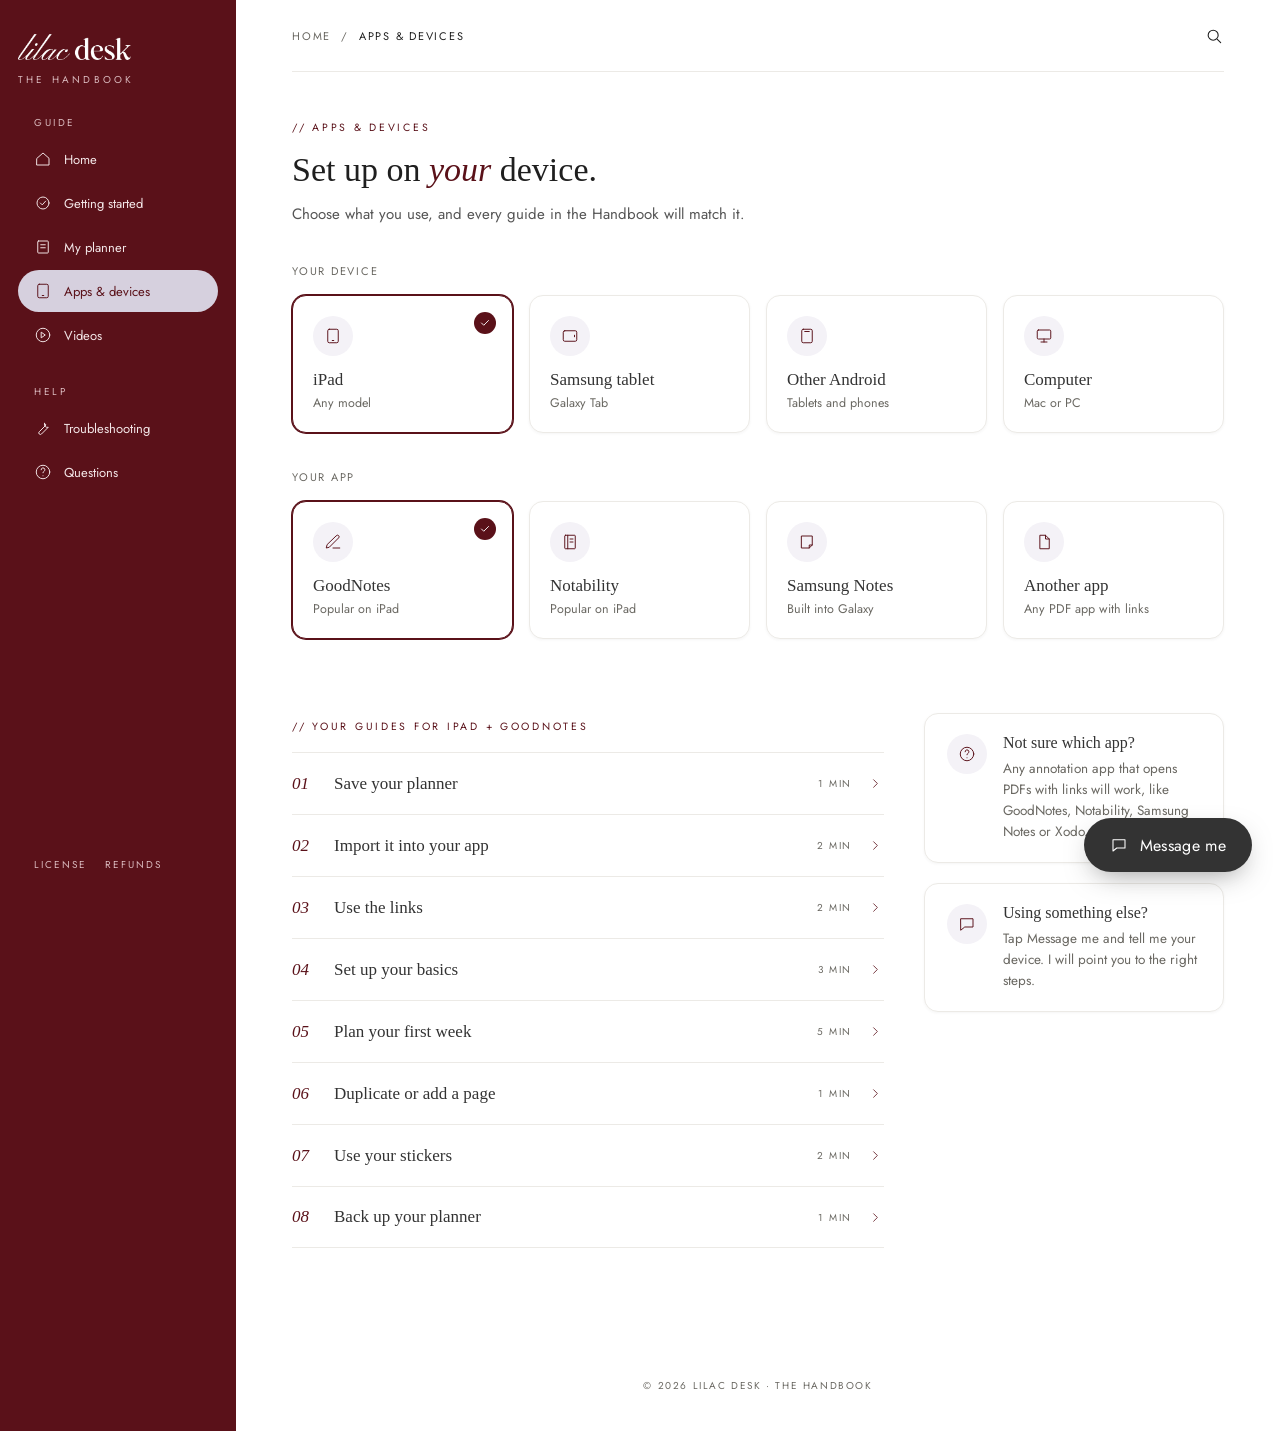
==== apps.html @ 0d72bcb5 "Add files via upload" ====
<!doctype html>
<html lang="en">
<head>
<meta charset="utf-8">
<meta name="viewport" content="width=device-width, initial-scale=1, viewport-fit=cover">
<title>Apps & devices · The Handbook</title>
<meta name="description" content="Guides for your device and notes app.">
<meta name="theme-color" content="#5A1119">
<link rel="icon" href="images/favicon.png">
<link rel="preconnect" href="https://fonts.googleapis.com">
<link rel="preconnect" href="https://fonts.gstatic.com" crossorigin>
<link href="https://fonts.googleapis.com/css2?family=Jost:wght@300;400;500&display=swap" rel="stylesheet">
<link rel="stylesheet" href="assets/css/handbook.css">
<!-- ANALYTICS: paste your analytics snippet here (same line in every page) -->
</head>
<body data-page="apps">
<noscript><p style="padding:40px 24px;font-family:Georgia,serif">The Handbook needs JavaScript turned on. You can always reach me at <a href="https://lilacdesk.com/pages/contact">lilacdesk.com/pages/contact</a>.</p></noscript>
<script src="assets/js/handbook.js"></script>
</body>
</html>
---- assets/css/handbook.css ----
/* The Handbook · Lilac Desk */
:root{
  --burgundy:#5A1119; --burgundy-hover:#5C181E; --lilac:#D6D0DE; --lilac-soft:#F4F2F7;
  --ink:#333; --ink-dark:#1F1F1F; --body:#555; --muted:#6A6862; --faint:#9A978F;
  --line:#ECEAE6; --line-mid:#DDD9D2; --warm:#F5F2EE; --paper:#FAF8F7; --white:#fff;
  --serif:Georgia,'Times New Roman',serif; --sans:'Jost','Helvetica Neue',Arial,sans-serif;
  --side:236px;
}
*{box-sizing:border-box}
html{-webkit-text-size-adjust:100%}
body{margin:0;background:var(--white);color:var(--ink);font-family:var(--sans);font-weight:400;-webkit-font-smoothing:antialiased}
a{color:inherit;text-decoration:none}
button{font-family:var(--sans);cursor:pointer;background:none;border:0;padding:0;color:inherit;font-size:inherit}
img{max-width:100%;display:block}
h1,h2,h3{font-family:var(--serif);font-weight:400;margin:0;color:var(--ink-dark)}
h1 i,h2 i,.ser i{color:var(--burgundy)}
:focus-visible{outline:2px solid var(--burgundy);outline-offset:3px}
.sr{position:absolute;width:1px;height:1px;overflow:hidden;clip:rect(0 0 0 0);white-space:nowrap}

/* type helpers */
.ser{font-family:var(--serif)}
.lb{font-size:10.5px;letter-spacing:.26em;color:var(--burgundy);white-space:nowrap;text-transform:uppercase}
.cap{font-size:11px;letter-spacing:.16em;color:var(--muted);text-transform:uppercase}
.num{font-family:var(--serif);font-style:italic;color:var(--burgundy)}
.bd{font-size:15px;line-height:25px;color:var(--body)}
.ul{display:inline-block;white-space:nowrap;font-size:11px;letter-spacing:.16em;text-transform:uppercase;color:var(--ink-dark);border-bottom:1px solid var(--ink-dark);padding-bottom:3px}
.ul.bg{color:var(--burgundy);border-color:var(--burgundy)}

/* buttons */
.pill{white-space:nowrap;display:inline-flex;align-items:center;justify-content:center;gap:8px;min-height:44px;padding:0 28px;border-radius:22px;background:var(--ink);color:#fff;font-size:11px;letter-spacing:.2em;text-transform:uppercase;transition:background .15s}
.pill:hover{background:var(--burgundy-hover)}
.pill.ghost{background:#fff;color:var(--ink);border:1px solid var(--ink)}
.pill.ghost:hover{background:var(--lilac-soft)}
.pill.sm{min-height:40px;padding:0 22px}
.pill.full{width:100%}
.chipb{white-space:nowrap;display:inline-flex;align-items:center;min-height:34px;padding:0 16px;border:1px solid var(--line-mid);border-radius:17px;font-size:11px;letter-spacing:.14em;color:var(--ink);background:#fff}
.chipb.on{background:var(--ink);border-color:var(--ink);color:#fff}
.rb{width:40px;height:40px;border-radius:20px;border:1px solid var(--line-mid);display:flex;align-items:center;justify-content:center;color:var(--ink);flex:none;background:#fff}
.rb[disabled]{opacity:.35;cursor:default}

/* shell */
.shell{display:flex;min-height:100vh}
.sb{width:var(--side);flex:none;background:var(--burgundy)}
.sbin{position:sticky;top:0;height:100vh;padding:34px 18px 28px;display:flex;flex-direction:column;overflow-y:auto}
.sb .logo{height:26px;width:auto}
.sb .tag{margin-top:12px;font-size:10px;letter-spacing:.32em;color:#D9B9BD}
.gl{font-size:10px;letter-spacing:.26em;color:#D9B9BD;padding:0 16px;margin:28px 0 8px}
.ni{white-space:nowrap;display:flex;align-items:center;gap:12px;min-height:42px;padding:0 16px;border-radius:21px;font-size:13px;color:#F3E6E7;margin-bottom:2px}
.ni:hover{background:rgba(255,255,255,.08)}
.ni.on{background:var(--lilac);color:var(--burgundy)}
.sbfoot{margin-top:auto;padding:24px 16px 0;display:flex;gap:18px;font-size:10px;letter-spacing:.2em;color:#D9B9BD}
.sbfoot a:hover{color:#fff}
.main{flex:1;min-width:0;display:flex;flex-direction:column}
.wrap{width:100%;max-width:1100px;padding:0 56px}
.content{flex:1;padding-bottom:96px}
.content.flush{padding-bottom:0}
.topbar{height:72px;display:flex;justify-content:space-between;align-items:center;gap:16px;border-bottom:1px solid var(--line)}
.ctx{display:flex;gap:10px;align-items:center;white-space:nowrap;overflow:hidden}
.ctx .cur{color:var(--ink-dark)}
.ctx a.chg{margin-left:6px;color:var(--burgundy);border-bottom:1px solid var(--burgundy);padding-bottom:2px}
.srchbtn{width:44px;height:44px;display:flex;align-items:center;justify-content:flex-end;color:var(--ink-dark)}
.foot{padding:28px 0 36px;text-align:center}
.foot .cap{font-size:10px}
.band{background:var(--ink);padding:44px 56px;text-align:center;color:#fff;font-size:12px;letter-spacing:.3em;line-height:22px;text-transform:uppercase}

/* mobile chrome */
.mtop,.tabbar{display:none}
.msg{position:fixed;right:28px;bottom:28px;z-index:30;display:inline-flex;align-items:center;gap:12px;min-height:54px;padding:0 26px;border-radius:27px;background:var(--ink);color:#fff;font-size:16px;letter-spacing:.02em;box-shadow:0 10px 28px -10px rgba(51,51,51,.55);white-space:nowrap;transition:background .15s}
.msg:hover{background:var(--burgundy-hover)}

/* cards */
.card{background:#fff;border:1px solid var(--line);border-radius:14px;box-shadow:0 1px 3px rgba(51,51,51,.05)}
.ecard{display:flex;flex-direction:column;padding:24px 22px;background:#fff;border:1px solid var(--line);border-radius:14px;box-shadow:0 1px 3px rgba(51,51,51,.05);color:var(--ink);transition:border-color .15s}
a.ecard:hover{border-color:var(--line-mid)}
.eico{width:40px;height:40px;border-radius:50%;background:var(--lilac-soft);color:var(--burgundy);display:flex;align-items:center;justify-content:center;flex:none}
.icard{display:flex;gap:16px;align-items:flex-start;padding:20px 22px}
.icard .t{display:block;font-family:var(--serif);font-size:16px;color:var(--ink)}
.icard .d{display:block;margin-top:6px;font-size:13.5px;line-height:21px;color:var(--muted)}

/* progress */
.bar{display:flex;gap:4px}
.bar span{flex:1;height:2px;background:var(--line-mid)}
.bar span.d{background:var(--burgundy)}
.bar span.c{background:var(--ink)}
.steps{display:grid;grid-template-columns:repeat(5,minmax(0,1fr));gap:4px;margin-top:10px}
.steps a{display:block;min-width:0;color:var(--faint)}
.steps a .b{display:block;height:2px;background:var(--line-mid)}
.steps a .t{display:block;margin-top:12px;font-size:12.5px;white-space:nowrap;overflow:hidden;text-overflow:ellipsis}
.steps a.dn{color:var(--burgundy)}.steps a.dn .b{background:var(--burgundy)}
.steps a.cur{color:var(--ink);font-weight:500}.steps a.cur .b{background:var(--ink)}

/* page header */
.ph{padding:48px 0 0}
.ph h1{margin-top:14px;font-size:34px;line-height:41px}
.ph p{margin:12px 0 0;max-width:600px}
.sec{margin-top:72px}
.sech{display:flex;justify-content:space-between;align-items:baseline;gap:16px;margin-bottom:20px}

/* home */
.hero{display:grid;grid-template-columns:minmax(0,1fr) minmax(240px,38%);gap:48px;align-items:center;padding:52px 0 0}
.hero .img{height:360px;border-radius:6px;background:#EEE center/cover no-repeat}
.ess{display:grid;grid-template-columns:repeat(4,minmax(0,1fr));gap:18px}
.ess .t{margin-top:20px;font-family:var(--serif);font-size:19px;line-height:24px;color:var(--ink)}
.ess .d{margin-top:10px;font-size:13.5px;line-height:21px;color:var(--muted)}
.ess .r{margin-top:auto;padding-top:18px;font-size:11px;letter-spacing:.16em;color:var(--burgundy);white-space:nowrap}
.qa{display:grid;grid-template-columns:minmax(200px,32%) minmax(0,1fr);gap:48px}
details{border-top:1px solid var(--line)}
details:last-child{border-bottom:1px solid var(--line)}
summary{list-style:none;display:flex;align-items:center;justify-content:space-between;gap:16px;min-height:60px;padding:10px 0;cursor:pointer;font-family:var(--serif);font-size:17px;color:var(--ink-dark)}
summary::-webkit-details-marker{display:none}
summary .px{color:var(--burgundy);display:flex;transition:transform .2s;flex:none}
details[open] summary .px{transform:rotate(45deg)}
details .ans{padding:0 44px 20px 0;font-size:14.5px;line-height:24px;color:var(--body)}
.chooser{display:grid;grid-template-columns:repeat(auto-fill,minmax(220px,1fr));gap:16px;margin-top:28px}
.chooser a .t{font-family:var(--serif);font-size:18px;color:var(--ink)}

/* guide */
.gl2{display:grid;grid-template-columns:minmax(0,1fr) 300px;gap:40px;margin-top:44px;align-items:start}
.clip{border-radius:8px;background:var(--warm);aspect-ratio:16/10;display:flex;flex-direction:column;align-items:center;justify-content:center;gap:14px;overflow:hidden}
.clip video{width:100%;height:100%;object-fit:cover;background:#000}
.play{width:64px;height:64px;border-radius:32px;background:var(--ink);color:#fff;display:flex;align-items:center;justify-content:center}
.ins{display:flex;gap:18px;padding:18px 0;border-top:1px solid var(--line)}
.ins:last-child{border-bottom:1px solid var(--line)}
.ins .n{font-family:var(--serif);font-style:italic;font-size:18px;color:var(--burgundy);width:26px;flex:none}
.ins .x{font-size:15px;line-height:25px;color:#444}
.ins b{font-weight:500;color:var(--ink)}
.side{display:flex;flex-direction:column;gap:20px;position:sticky;top:24px}
.rel a{display:flex;justify-content:space-between;align-items:center;gap:12px;min-height:46px;border-top:1px solid var(--line);font-size:14px;color:var(--ink)}
.navrow{display:flex;flex-wrap:wrap;align-items:center;justify-content:space-between;gap:18px;margin-top:40px;padding-top:28px;border-top:1px solid var(--line)}

/* planner page map */
.pbar{display:flex;flex-wrap:wrap;align-items:center;justify-content:space-between;gap:14px 24px;padding:16px 0;border-top:1px solid var(--line);border-bottom:1px solid var(--line)}
.pbar .pg{display:flex;align-items:center;gap:14px}
.apl{display:inline-flex;align-items:center;gap:10px;min-height:40px;padding:0 18px;border-radius:20px;border:1px solid var(--ink);font-size:11px;letter-spacing:.2em;color:var(--ink);white-space:nowrap;background:#fff}
.apl[aria-expanded=true]{background:var(--ink);color:#fff}
.apn{padding:26px 0 28px;border-bottom:1px solid var(--line)}
.apw{display:grid;grid-template-columns:repeat(auto-fill,minmax(190px,1fr));gap:32px 40px}
.apg .h{font-size:10px;letter-spacing:.16em;color:var(--muted);padding-bottom:10px;border-bottom:1px solid var(--ink);text-transform:uppercase}
.apt{display:flex;align-items:baseline;gap:14px;width:100%;min-height:40px;padding:10px 0;border-bottom:1px solid var(--line);color:var(--ink);text-align:left}
.apt .pn2{font-family:var(--serif);font-style:italic;font-size:13px;color:var(--faint);width:20px;flex:none}
.apt .nm{font-size:14px}
.apt.on .pn2,.apt.on .nm{color:var(--burgundy)}
.apt.on .nm{font-family:var(--serif);font-style:italic;font-size:15px}
.mg{display:grid;grid-template-columns:minmax(0,1.15fr) minmax(0,1fr);gap:28px;align-items:start;margin-top:32px}
.viewer{padding:18px}
.page{position:relative;aspect-ratio:3/4;border-radius:6px;background:var(--warm);overflow:visible}
.page img{width:100%;height:100%;object-fit:contain;border-radius:6px;border:1px solid var(--line)}
.dot{position:absolute;width:30px;height:30px;margin:-15px 0 0 -15px;border-radius:15px;background:var(--burgundy);color:#fff;font-family:var(--serif);font-style:italic;font-size:14px;display:flex;align-items:center;justify-content:center;border:2px solid #fff;box-shadow:0 2px 6px rgba(0,0,0,.2);z-index:2}
.dot.on{box-shadow:0 0 0 6px rgba(90,17,25,.22),0 2px 6px rgba(0,0,0,.2)}
.pop{position:absolute;z-index:4;background:#fff;border:1px solid var(--line);border-radius:12px;padding:10px 16px;box-shadow:0 10px 26px rgba(51,51,51,.16);white-space:nowrap;transform:translateY(-50%);pointer-events:none}
.pop .l{font-family:var(--serif);font-size:14px;color:var(--ink-dark)}
.pop .g{margin-top:3px;font-size:10px;letter-spacing:.14em;color:var(--muted);text-transform:uppercase}
.lr{border-top:1px solid var(--line);padding:0 22px;color:var(--ink)}
.lrh{display:block;width:100%;text-align:left;padding:16px 0}
.lr .det{padding-bottom:18px}
.lr.on{background:var(--paper)}
.lr .row{display:flex;gap:14px;align-items:center}
.nn{width:28px;height:28px;border-radius:14px;border:1px solid var(--line-mid);display:flex;align-items:center;justify-content:center;font-family:var(--serif);font-style:italic;font-size:13px;color:var(--burgundy);flex:none}
.lr.on .nn{background:var(--burgundy);border-color:var(--burgundy);color:#fff}
.det{padding:12px 0 2px 42px}
.det p{margin:0 0 14px;font-size:14px;line-height:22px;color:var(--body)}
.helpful{display:flex;gap:10px;align-items:center;margin-top:14px;flex-wrap:wrap}
.tips{display:grid;grid-template-columns:repeat(3,minmax(0,1fr));gap:18px}

/* selectors */
.chs{display:grid;grid-template-columns:repeat(4,minmax(0,1fr));gap:16px}
.ch{position:relative;display:flex;flex-direction:column;gap:14px;padding:20px;background:#fff;border:1px solid var(--line);border-radius:14px;box-shadow:0 1px 3px rgba(51,51,51,.05);cursor:pointer;color:var(--ink);text-align:left;min-width:0}
.ch .t{display:block;font-family:var(--serif);font-size:17px;white-space:nowrap}
.ch .s{display:block;margin-top:4px;font-size:12.5px;color:var(--muted)}
.ch .tk{position:absolute;top:16px;right:16px;width:22px;height:22px;border-radius:11px;background:var(--burgundy);color:#fff;display:none;align-items:center;justify-content:center}
.ch[aria-pressed=true]{border-color:var(--burgundy);box-shadow:0 0 0 1px var(--burgundy)}
.ch[aria-pressed=true] .tk{display:flex}
.ch.row{flex-direction:row;align-items:center;gap:16px;padding:16px 18px}
.ch.row .tk{display:none!important}
.saved{display:flex;align-items:center;gap:10px;margin-top:18px;color:var(--burgundy)}
.gr{display:grid;grid-template-columns:26px minmax(0,1fr) auto 16px;gap:16px;align-items:center;min-height:62px;border-top:1px solid var(--line);color:var(--ink)}
.gr:last-child{border-bottom:1px solid var(--line)}

/* help */
.prob{display:flex;justify-content:space-between;align-items:center;gap:12px;width:100%;min-height:56px;border-top:1px solid var(--line);font-family:var(--serif);font-size:16px;color:var(--ink);text-align:left}
.prob:last-child{border-bottom:1px solid var(--line)}
.prob.on{color:var(--burgundy);font-style:italic}

/* videos */
.vt{display:flex;gap:30px;border-bottom:1px solid var(--line);overflow-x:auto;scrollbar-width:none}
.vt button{white-space:nowrap;padding:0 0 14px;margin-bottom:-1px;border-bottom:1.5px solid transparent;font-size:11px;letter-spacing:.2em;color:#8A877F;text-transform:uppercase}
.vt button.on{color:var(--ink);font-weight:500;border-bottom-color:var(--burgundy)}
.vgrid{display:grid;grid-template-columns:repeat(3,minmax(0,1fr));gap:32px 24px;margin-top:32px}
.vth{position:relative;aspect-ratio:16/10;border-radius:10px;background:var(--warm);display:flex;align-items:center;justify-content:center}
.vth .pb{width:46px;height:46px;border-radius:23px;background:var(--ink);color:#fff;display:flex;align-items:center;justify-content:center}
.vth .du{position:absolute;right:10px;bottom:10px;background:#fff;border-radius:11px;padding:3px 9px;font-size:10.5px;letter-spacing:.08em}
.vth .wd{position:absolute;left:10px;top:10px;background:var(--burgundy);color:#fff;border-radius:11px;padding:3px 9px;font-size:9.5px;letter-spacing:.14em}
.vth .cs{position:absolute;left:10px;top:10px;background:#fff;border-radius:11px;padding:3px 9px;font-size:9.5px;letter-spacing:.14em;color:var(--muted)}
.feat{margin-top:36px;padding:16px;display:grid;grid-template-columns:minmax(0,1.3fr) minmax(0,1fr);gap:32px;align-items:center}

/* search */
.search{position:fixed;inset:0;z-index:50;background:rgba(31,31,31,.28);display:none}
.search.open{display:block}
.spanel{max-width:640px;margin:72px auto 0;background:#fff;border-radius:14px;box-shadow:0 20px 60px rgba(0,0,0,.2);overflow:hidden}
.sfield{display:flex;align-items:center;gap:12px;padding:0 20px;border-bottom:1px solid var(--line)}
.sfield input{flex:1;min-height:60px;border:0;outline:0;font-family:var(--sans);font-size:16px;color:var(--ink);background:transparent}
.sres{max-height:60vh;overflow-y:auto}
.sres a{display:block;padding:14px 20px;border-bottom:1px solid var(--line)}
.sres a:hover,.sres a:focus{background:var(--paper);outline:0}
.sres .k{font-size:9.5px;letter-spacing:.16em;color:var(--muted);text-transform:uppercase}
.sres .t{display:block;margin-top:3px;font-family:var(--serif);font-size:16px;color:var(--ink)}
.sempty{padding:22px 20px;font-size:14px;color:var(--muted)}

/* narrower desktop */
@media (max-width:1180px){
  .wrap{padding:0 40px}
  .ess{grid-template-columns:repeat(2,minmax(0,1fr))}
  .gl2{grid-template-columns:minmax(0,1fr) 260px}
  .chs{grid-template-columns:repeat(2,minmax(0,1fr))}
}

/* phone + small tablet */
@media (max-width:899px){
  .sb,.topbar .srchbtn{display:none}
  .mtop{display:flex;position:sticky;top:0;z-index:20;height:58px;padding:0 8px 0 20px;align-items:center;justify-content:space-between;background:var(--burgundy)}
  .mtop .logo{height:20px;width:auto}
  .mtop .srchbtn{display:flex;color:#fff;justify-content:center}
  .tabbar{display:flex;position:fixed;left:0;right:0;bottom:0;z-index:20;height:calc(68px + env(safe-area-inset-bottom));padding:6px 0 env(safe-area-inset-bottom);background:#fff;border-top:1px solid var(--line)}
  .tabbar a{flex:1;display:flex;flex-direction:column;align-items:center;justify-content:center;gap:4px;color:var(--muted);font-size:10px;letter-spacing:.12em;white-space:nowrap}
  .tabbar .pi{width:56px;height:30px;border-radius:15px;display:flex;align-items:center;justify-content:center}
  .tabbar a.on{color:var(--burgundy)}.tabbar a.on .pi{background:var(--lilac)}
  .msg{right:16px;bottom:calc(84px + env(safe-area-inset-bottom));min-height:48px;padding:0 20px;font-size:14px}
  .content{padding-bottom:48px}
  .content.flush{padding-bottom:0}
  .foot{padding-bottom:calc(150px + env(safe-area-inset-bottom))}
  .wrap{padding:0 20px}
  .topbar{height:auto;min-height:46px;padding:12px 0}
  .topbar .ctx{font-size:10px}
  .band{padding:28px 20px;font-size:10.5px;letter-spacing:.24em}
  .ph{padding:26px 0 0}
  .ph h1{font-size:27px;line-height:33px}
  .bd{font-size:14px;line-height:23px}
  .sec{margin-top:40px}
  .hero{grid-template-columns:1fr;gap:0;padding:18px 0 0}
  .hero .img{order:-1;height:200px;border-radius:10px;margin-bottom:26px}
  .hero .acts{flex-direction:column;align-items:stretch!important}
  .hero .acts .pill{width:100%}
  .hero .skip{align-items:center!important}
  .esswrap{margin:40px -20px 0;padding:32px 20px 34px;background:var(--lilac)}
  .esswrap .sec{margin-top:0}
  .ess{gap:12px}
  .ess .ecard{padding:16px}
  .ess .eico{width:34px;height:34px}
  .ess .t{margin-top:14px;font-size:16px;white-space:nowrap}
  .ess .d{font-size:12.5px;line-height:18px;margin-top:6px}
  .ess .r{font-size:10px;padding-top:12px}
  .qa{grid-template-columns:1fr;gap:14px}
  summary{font-size:15px;min-height:54px}
  .gl2,.mg{grid-template-columns:1fr;gap:20px}
  .side{position:static}
  .steps a .t{font-size:0}
  .steps a.cur .t{font-size:12.5px;overflow:visible;position:relative;z-index:1}
  .tips{grid-template-columns:1fr;gap:12px}
  .chs{gap:12px}
  .ch{padding:16px;gap:12px}
  .ch .t{font-size:15px}
  .ch.row{padding:14px;gap:12px}
  .ch.row .t{white-space:normal;font-size:14px;line-height:18px}
  .vgrid{grid-template-columns:1fr 1fr;gap:22px 12px}
  .feat{grid-template-columns:1fr;gap:12px;padding:12px}
  .vt{gap:22px}
  .dot{width:26px;height:26px;margin:-13px 0 0 -13px;font-size:12px}
  .viewer{padding:10px}
  .lr{padding:0 16px}
  .lrh{padding:14px 0}
  .det{padding-left:40px}
  .spanel{margin:0;border-radius:0;max-width:none}
  .navrow{flex-direction:column-reverse;align-items:stretch}
  .navrow .pill{width:100%}
}
@media (max-width:420px){
  .ctx .hide-s{display:none}
}
@media print{.sb,.mtop,.tabbar,.msg,.search{display:none!important}}
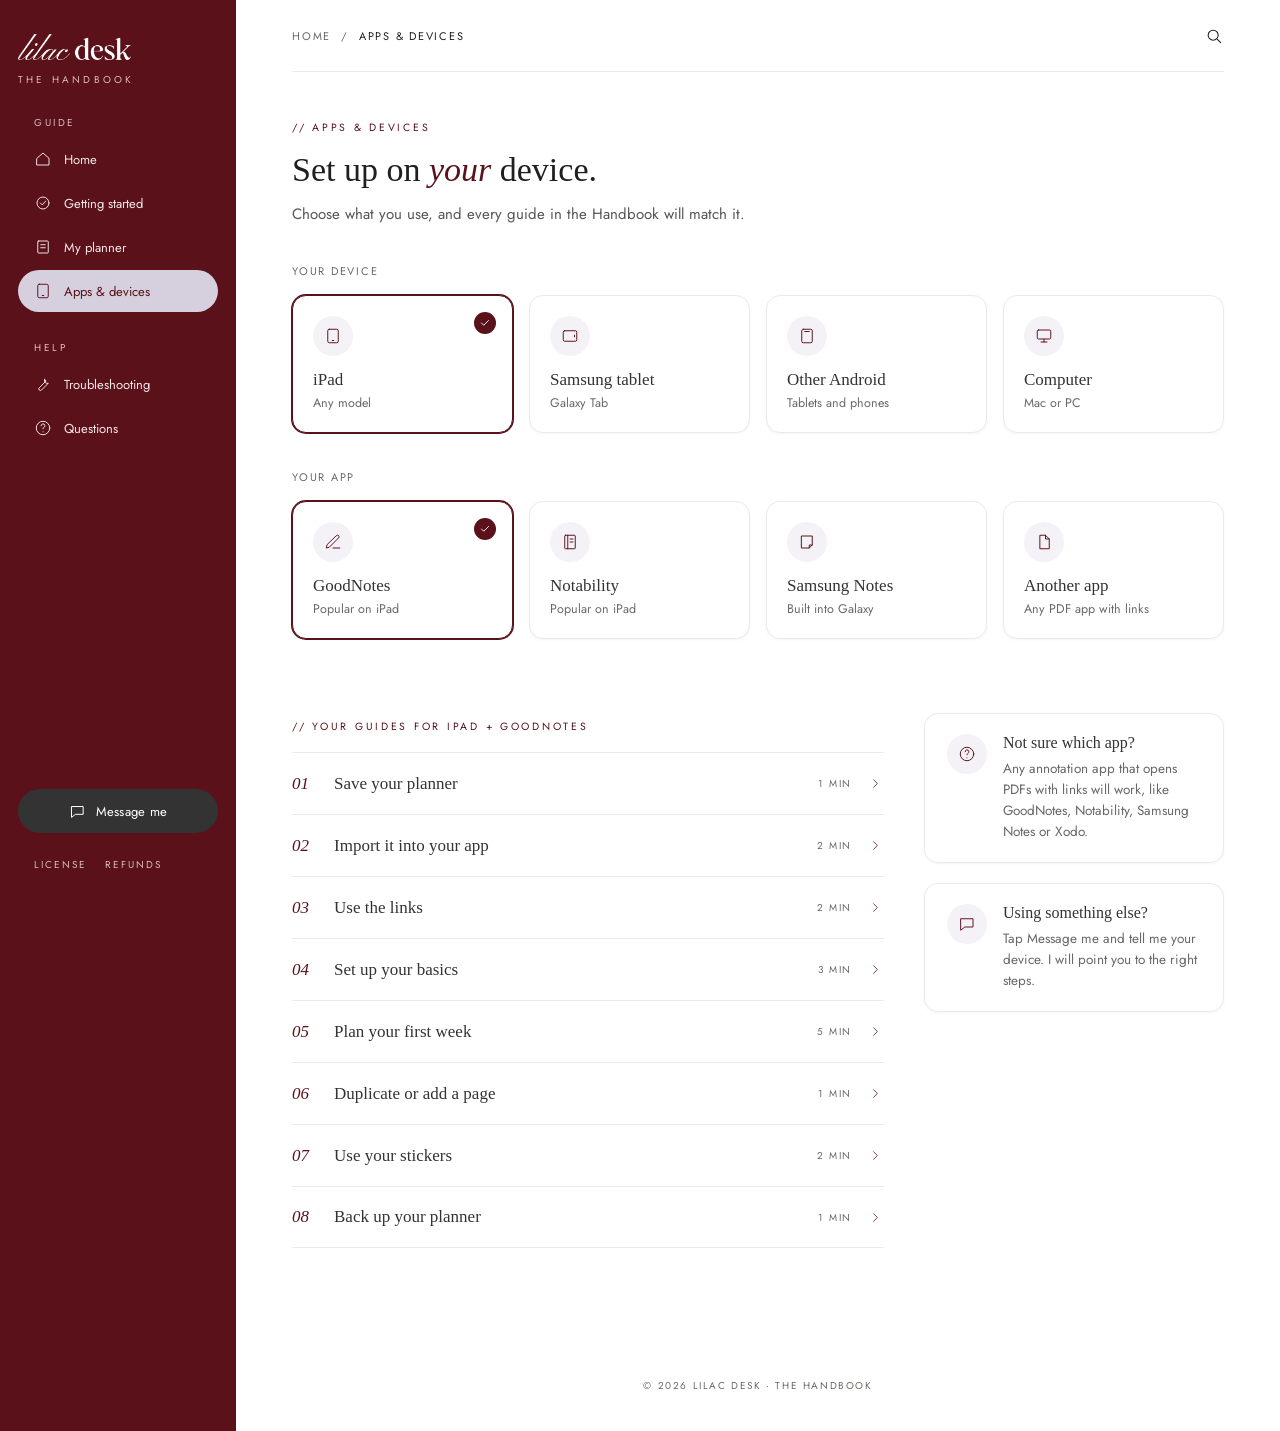
==== commit 3bd81483: "Load newest Handbook CSS/JS on every visit (cache-busting) Co-Authored-By: Claude Opus 5.5 <noreply@" ====
--- a/apps.html
+++ b/apps.html
@@ -10,11 +10,13 @@
 <link rel="preconnect" href="https://fonts.googleapis.com">
 <link rel="preconnect" href="https://fonts.gstatic.com" crossorigin>
 <link href="https://fonts.googleapis.com/css2?family=Jost:wght@300;400;500&display=swap" rel="stylesheet">
-<link rel="stylesheet" href="assets/css/handbook.css">
+<!-- Loads the newest Handbook files every time, so updates show right after GitHub publishes -->
+<script>window.HBV = Math.floor(Date.now() / 60000); document.write('<link rel="stylesheet" href="assets/css/handbook.css?v=' + window.HBV + '">');</script>
+<noscript><link rel="stylesheet" href="assets/css/handbook.css"></noscript>
 <!-- ANALYTICS: paste your analytics snippet here (same line in every page) -->
 </head>
 <body data-page="apps">
 <noscript><p style="padding:40px 24px;font-family:Georgia,serif">The Handbook needs JavaScript turned on. You can always reach me at <a href="https://lilacdesk.com/pages/contact">lilacdesk.com/pages/contact</a>.</p></noscript>
-<script src="assets/js/handbook.js"></script>
+<script>document.write('<script src="assets/js/handbook.js?v=' + window.HBV + '"><\/script>');</script>
 </body>
 </html>
--- a/assets/css/handbook.css
+++ b/assets/css/handbook.css
@@ -48,7 +48,10 @@
 .ni{white-space:nowrap;display:flex;align-items:center;gap:12px;min-height:42px;padding:0 16px;border-radius:21px;font-size:13px;color:#F3E6E7;margin-bottom:2px}
 .ni:hover{background:rgba(255,255,255,.08)}
 .ni.on{background:var(--lilac);color:var(--burgundy)}
-.sbfoot{margin-top:auto;padding:24px 16px 0;display:flex;gap:18px;font-size:10px;letter-spacing:.2em;color:#D9B9BD}
+.sbchat{margin-top:auto;display:flex;align-items:center;justify-content:center;gap:10px;min-height:44px;padding:0 18px;border-radius:22px;background:#333;color:#fff;font-size:13px;letter-spacing:.02em;transition:background .15s}
+.sbchat:hover{background:#000}
+.sbchat[data-ldc-unread]::after{position:static;margin-left:2px;box-shadow:none}
+.sbfoot{padding:24px 16px 0;display:flex;gap:18px;font-size:10px;letter-spacing:.2em;color:#D9B9BD}
 .sbfoot a:hover{color:#fff}
 .main{flex:1;min-width:0;display:flex;flex-direction:column}
 .wrap{width:100%;max-width:1100px;padding:0 56px}
@@ -276,4 +279,25 @@
 @media (max-width:420px){
   .ctx .hide-s{display:none}
 }
+.mtopr{display:flex;align-items:center}
+.chatbtn{position:relative}
+body .chatbtn[data-ldc-unread]::after{box-sizing:border-box;top:5px;right:1px;min-width:17px;height:17px;padding:0 4px;border-radius:9px;line-height:17px;font-size:10px;background:var(--lilac);color:var(--ink-dark);box-shadow:none}
+/* live chat: lilac header and lilac unread counts in the Handbook (less red) */
+body .ldc-head{background:var(--lilac);color:var(--ink-dark)}
+body .ldc-sub{color:var(--body)}
+body .ldc-x{color:var(--ink-dark)}
+body [data-ldc-unread]::after{background:var(--lilac);color:var(--ink-dark)}
+/* live chat window: opens beside the sidebar on desktop, under the header on phones */
+@media (min-width:900px){
+  body .ldc.nobtn{left:calc(var(--side) + 18px);right:auto;bottom:18px}
+  body .ldc.nobtn .ldc-win{left:0;right:auto}
+  body .ldc.nobtn .ldc-peek{left:0;right:auto;bottom:0;border-radius:16px 16px 16px 4px}
+}
+@media (max-width:899px){
+  body .ldc.nobtn .ldc-peek{position:fixed;top:66px;right:10px;bottom:auto;left:auto;border-radius:16px 4px 16px 16px}
+}
+.mapcard{margin-top:28px;padding:26px 26px 28px;background:var(--lilac-soft);border-color:var(--lilac)}
+.mapcard .ser{margin-top:10px;font-size:21px;color:var(--ink-dark)}
+.mapcard .bd{margin:8px 0 18px;max-width:520px}
+@media (max-width:899px){.mapcard .pill{width:100%}}
 @media print{.sb,.mtop,.tabbar,.msg,.search{display:none!important}}
--- a/assets/css/handbook.css
+++ b/assets/css/handbook.css
@@ -48,7 +48,10 @@
 .ni{white-space:nowrap;display:flex;align-items:center;gap:12px;min-height:42px;padding:0 16px;border-radius:21px;font-size:13px;color:#F3E6E7;margin-bottom:2px}
 .ni:hover{background:rgba(255,255,255,.08)}
 .ni.on{background:var(--lilac);color:var(--burgundy)}
-.sbfoot{margin-top:auto;padding:24px 16px 0;display:flex;gap:18px;font-size:10px;letter-spacing:.2em;color:#D9B9BD}
+.sbchat{margin-top:auto;display:flex;align-items:center;justify-content:center;gap:10px;min-height:44px;padding:0 18px;border-radius:22px;background:#333;color:#fff;font-size:13px;letter-spacing:.02em;transition:background .15s}
+.sbchat:hover{background:#000}
+.sbchat[data-ldc-unread]::after{position:static;margin-left:2px;box-shadow:none}
+.sbfoot{padding:24px 16px 0;display:flex;gap:18px;font-size:10px;letter-spacing:.2em;color:#D9B9BD}
 .sbfoot a:hover{color:#fff}
 .main{flex:1;min-width:0;display:flex;flex-direction:column}
 .wrap{width:100%;max-width:1100px;padding:0 56px}
@@ -276,4 +279,25 @@
 @media (max-width:420px){
   .ctx .hide-s{display:none}
 }
+.mtopr{display:flex;align-items:center}
+.chatbtn{position:relative}
+body .chatbtn[data-ldc-unread]::after{box-sizing:border-box;top:5px;right:1px;min-width:17px;height:17px;padding:0 4px;border-radius:9px;line-height:17px;font-size:10px;background:var(--lilac);color:var(--ink-dark);box-shadow:none}
+/* live chat: lilac header and lilac unread counts in the Handbook (less red) */
+body .ldc-head{background:var(--lilac);color:var(--ink-dark)}
+body .ldc-sub{color:var(--body)}
+body .ldc-x{color:var(--ink-dark)}
+body [data-ldc-unread]::after{background:var(--lilac);color:var(--ink-dark)}
+/* live chat window: opens beside the sidebar on desktop, under the header on phones */
+@media (min-width:900px){
+  body .ldc.nobtn{left:calc(var(--side) + 18px);right:auto;bottom:18px}
+  body .ldc.nobtn .ldc-win{left:0;right:auto}
+  body .ldc.nobtn .ldc-peek{left:0;right:auto;bottom:0;border-radius:16px 16px 16px 4px}
+}
+@media (max-width:899px){
+  body .ldc.nobtn .ldc-peek{position:fixed;top:66px;right:10px;bottom:auto;left:auto;border-radius:16px 4px 16px 16px}
+}
+.mapcard{margin-top:28px;padding:26px 26px 28px;background:var(--lilac-soft);border-color:var(--lilac)}
+.mapcard .ser{margin-top:10px;font-size:21px;color:var(--ink-dark)}
+.mapcard .bd{margin:8px 0 18px;max-width:520px}
+@media (max-width:899px){.mapcard .pill{width:100%}}
 @media print{.sb,.mtop,.tabbar,.msg,.search{display:none!important}}
